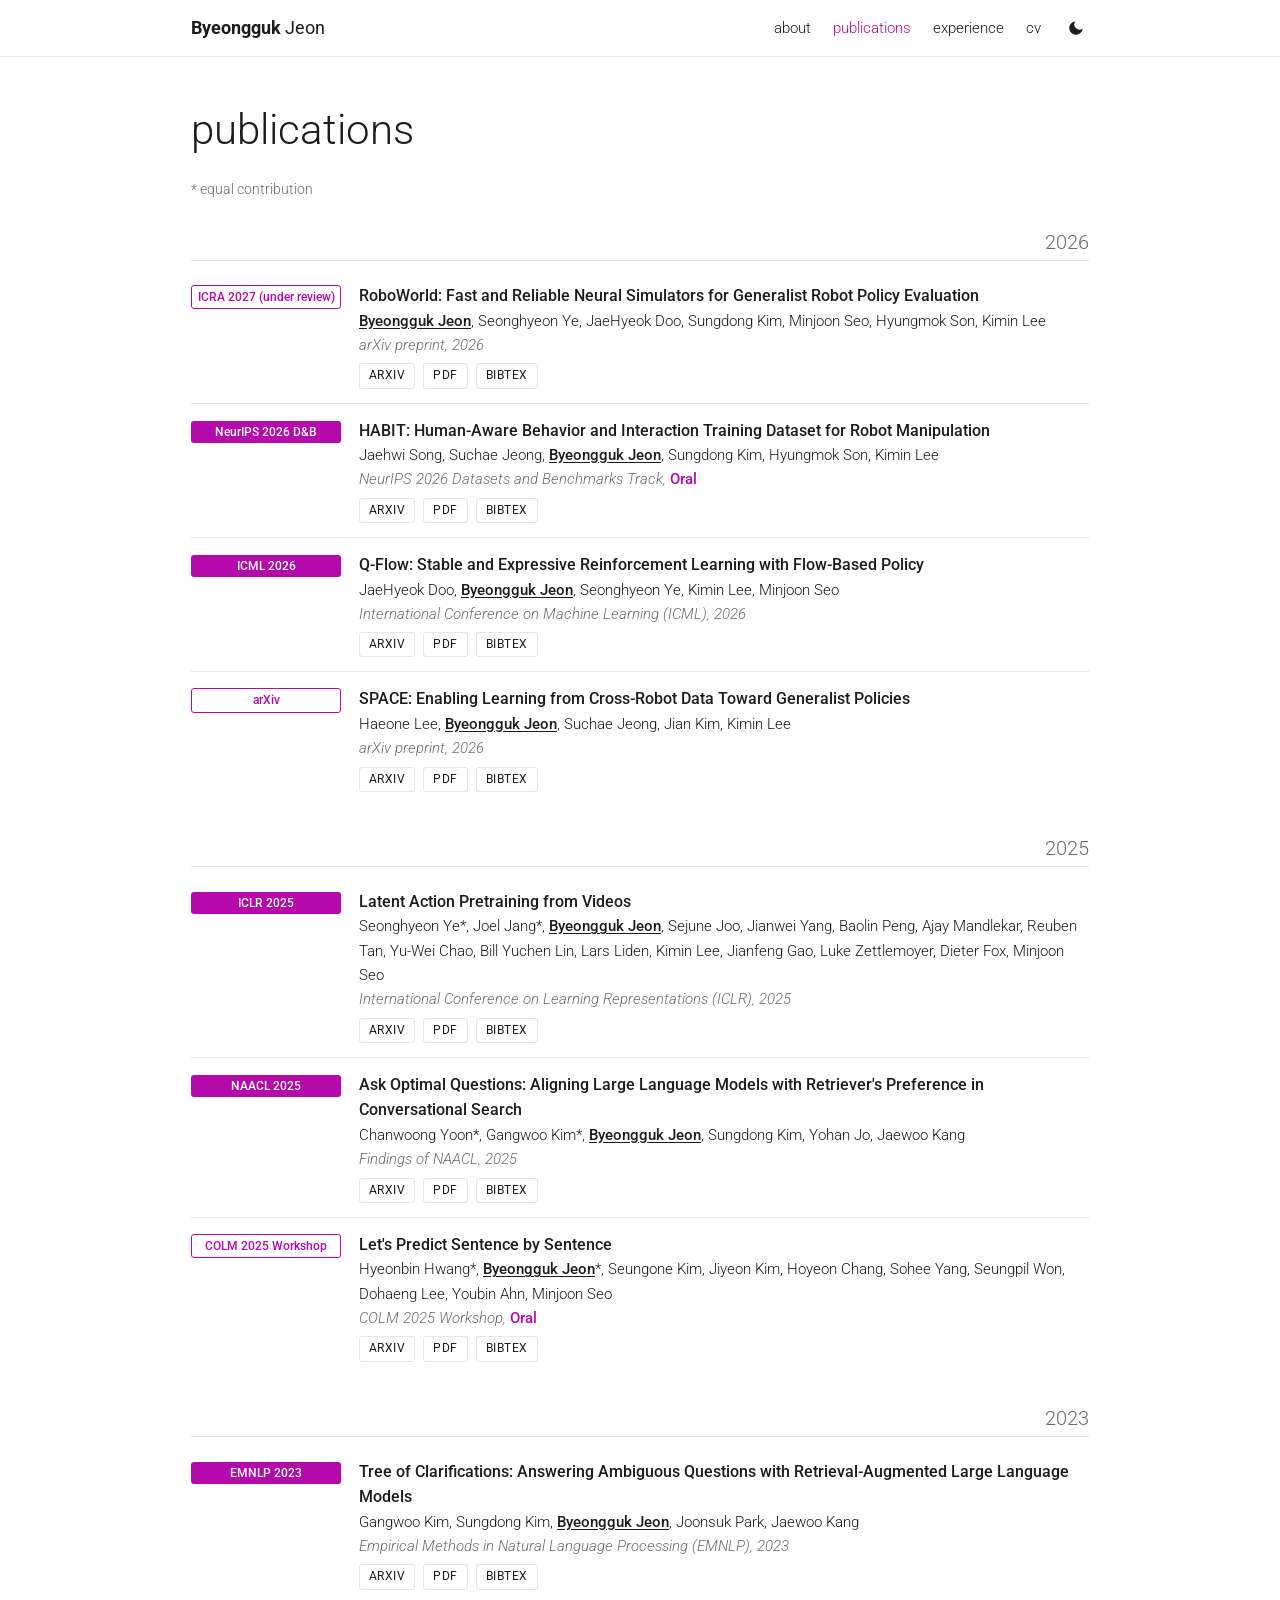
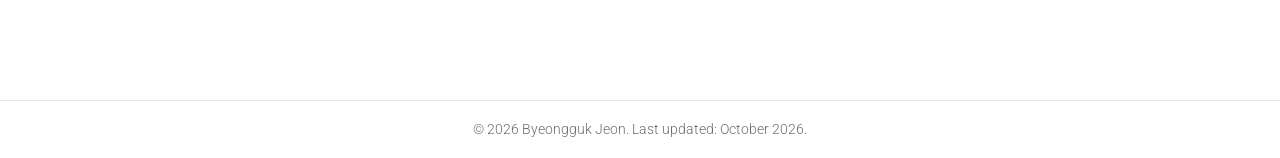
==== publications.html @ 274ff157 "Initial commit: personal academic homepage Co-Authored-By: Claude Opus 4.8 (1M context) <noreply@ant" ====
<!doctype html>
<html lang="en">
<head>
<meta charset="utf-8">
<meta name="viewport" content="width=device-width, initial-scale=1">
<title>Publications | Byeongguk Jeon</title>
<meta name="description" content="Byeongguk Jeon. Video world models for robot manipulation. KAIST AI and Config Intelligence.">
<link rel="preconnect" href="https://fonts.googleapis.com">
<link rel="preconnect" href="https://fonts.gstatic.com" crossorigin>
<link href="https://fonts.googleapis.com/css2?family=Roboto:wght@300;400;500;700&family=Roboto+Slab:wght@300;400&display=swap" rel="stylesheet">
<link rel="stylesheet" href="style.css">
<script>
(function () {
  var t = null;
  try { t = localStorage.getItem("theme"); } catch (e) {}
  if (!t) t = window.matchMedia && window.matchMedia("(prefers-color-scheme: dark)").matches ? "dark" : "light";
  document.documentElement.setAttribute("data-theme", t);
})();
</script>
</head>
<body>

<nav>
  <div class="nav-inner">
    <a class="brand" href="index.html"><b>Byeongguk</b> Jeon</a>
    <div class="nav-links">
      <a href="index.html">about</a>
      <a href="publications.html" style="color:var(--accent)">publications</a>
      <a href="index.html#experience">experience</a>
      <a href="cv.pdf">cv</a>
      <button id="theme-toggle" aria-label="Toggle dark mode" title="Toggle dark mode">
        <svg id="icon-moon" width="18" height="18" viewBox="0 0 24 24" fill="currentColor"><path d="M21 12.8A9 9 0 1 1 11.2 3a7 7 0 0 0 9.8 9.8z"/></svg>
        <svg id="icon-sun" width="18" height="18" viewBox="0 0 24 24" fill="none" stroke="currentColor" stroke-width="2" stroke-linecap="round" style="display:none"><circle cx="12" cy="12" r="4.5"/><path d="M12 2v2M12 20v2M4.9 4.9l1.4 1.4M17.7 17.7l1.4 1.4M2 12h2M20 12h2M4.9 19.1l1.4-1.4M17.7 6.3l1.4-1.4"/></svg>
      </button>
    </div>
  </div>
</nav>

<main>
  <section id="publications">
    <h1 class="page-title">publications</h1>
    <p class="note">* equal contribution</p>

    <h3 class="year">2026</h3>
    <ol class="pubs">
      <li class="pub">
        <div class="badge-col"><span class="badge alt">ICRA 2027 (under review)</span></div>
        <div class="body">
          <div class="title">RoboWorld: Fast and Reliable Neural Simulators for Generalist Robot Policy Evaluation</div>
          <div class="authors"><em>Byeongguk Jeon</em>, Seonghyeon Ye, JaeHyeok Doo, Sungdong Kim, Minjoon Seo, Hyungmok Son, Kimin Lee</div>
          <div class="venue">arXiv preprint, 2026</div>
          <div class="links">
            <a href="https://arxiv.org/abs/2607.01060">arXiv</a>
            <a href="https://arxiv.org/pdf/2607.01060">PDF</a>
            <button class="bib-btn">BibTeX</button>
          </div>
<pre class="bibtex">@article{jeon2026roboworld,
  title   = {RoboWorld: Fast and Reliable Neural Simulators for Generalist Robot Policy Evaluation},
  author  = {Jeon, Byeongguk and Ye, Seonghyeon and Doo, JaeHyeok and Kim, Sungdong and Seo, Minjoon and Son, Hyungmok and Lee, Kimin},
  journal = {arXiv preprint arXiv:2607.01060},
  year    = {2026}
}</pre>
        </div>
      </li>

      <li class="pub">
        <div class="badge-col"><span class="badge">NeurIPS 2026 D&amp;B</span></div>
        <div class="body">
          <div class="title">HABIT: Human-Aware Behavior and Interaction Training Dataset for Robot Manipulation</div>
          <div class="authors">Jaehwi Song, Suchae Jeong, <em>Byeongguk Jeon</em>, Sungdong Kim, Hyungmok Son, Kimin Lee</div>
          <div class="venue">NeurIPS 2026 Datasets and Benchmarks Track, <span class="highlight">Oral</span></div>
          <div class="links">
            <a href="https://arxiv.org/abs/2606.31682">arXiv</a>
            <a href="https://arxiv.org/pdf/2606.31682">PDF</a>
            <button class="bib-btn">BibTeX</button>
          </div>
<pre class="bibtex">@inproceedings{song2026habit,
  title     = {HABIT: Human-Aware Behavior and Interaction Training Dataset for Robot Manipulation},
  author    = {Song, Jaehwi and Jeong, Suchae and Jeon, Byeongguk and Kim, Sungdong and Son, Hyungmok and Lee, Kimin},
  booktitle = {Advances in Neural Information Processing Systems (NeurIPS) Datasets and Benchmarks Track},
  year      = {2026}
}</pre>
        </div>
      </li>

      <li class="pub">
        <div class="badge-col"><span class="badge">ICML 2026</span></div>
        <div class="body">
          <div class="title">Q-Flow: Stable and Expressive Reinforcement Learning with Flow-Based Policy</div>
          <div class="authors">JaeHyeok Doo, <em>Byeongguk Jeon</em>, Seonghyeon Ye, Kimin Lee, Minjoon Seo</div>
          <div class="venue">International Conference on Machine Learning (ICML), 2026</div>
          <div class="links">
            <a href="https://arxiv.org/abs/2605.13435">arXiv</a>
            <a href="https://arxiv.org/pdf/2605.13435">PDF</a>
            <button class="bib-btn">BibTeX</button>
          </div>
<pre class="bibtex">@inproceedings{doo2026qflow,
  title     = {Q-Flow: Stable and Expressive Reinforcement Learning with Flow-Based Policy},
  author    = {Doo, JaeHyeok and Jeon, Byeongguk and Ye, Seonghyeon and Lee, Kimin and Seo, Minjoon},
  booktitle = {International Conference on Machine Learning (ICML)},
  year      = {2026}
}</pre>
        </div>
      </li>

      <li class="pub">
        <div class="badge-col"><span class="badge alt">arXiv</span></div>
        <div class="body">
          <div class="title">SPACE: Enabling Learning from Cross-Robot Data Toward Generalist Policies</div>
          <div class="authors">Haeone Lee, <em>Byeongguk Jeon</em>, Suchae Jeong, Jian Kim, Kimin Lee</div>
          <div class="venue">arXiv preprint, 2026</div>
          <div class="links">
            <a href="https://arxiv.org/abs/2606.24049">arXiv</a>
            <a href="https://arxiv.org/pdf/2606.24049">PDF</a>
            <button class="bib-btn">BibTeX</button>
          </div>
<pre class="bibtex">@article{lee2026space,
  title   = {SPACE: Enabling Learning from Cross-Robot Data Toward Generalist Policies},
  author  = {Lee, Haeone and Jeon, Byeongguk and Jeong, Suchae and Kim, Jian and Lee, Kimin},
  journal = {arXiv preprint arXiv:2606.24049},
  year    = {2026}
}</pre>
        </div>
      </li>
    </ol>

    <h3 class="year">2025</h3>
    <ol class="pubs">
      <li class="pub">
        <div class="badge-col"><span class="badge">ICLR 2025</span></div>
        <div class="body">
          <div class="title">Latent Action Pretraining from Videos</div>
          <div class="authors">Seonghyeon Ye*, Joel Jang*, <em>Byeongguk Jeon</em>, Sejune Joo, Jianwei Yang, Baolin Peng, Ajay Mandlekar, Reuben Tan, Yu-Wei Chao, Bill Yuchen Lin, Lars Liden, Kimin Lee, Jianfeng Gao, Luke Zettlemoyer, Dieter Fox, Minjoon Seo</div>
          <div class="venue">International Conference on Learning Representations (ICLR), 2025</div>
          <div class="links">
            <a href="https://arxiv.org/abs/2410.11758">arXiv</a>
            <a href="https://arxiv.org/pdf/2410.11758">PDF</a>
            <button class="bib-btn">BibTeX</button>
          </div>
<pre class="bibtex">@inproceedings{ye2025lapa,
  title     = {Latent Action Pretraining from Videos},
  author    = {Ye, Seonghyeon and Jang, Joel and Jeon, Byeongguk and Joo, Sejune and Yang, Jianwei and Peng, Baolin and Mandlekar, Ajay and Tan, Reuben and Chao, Yu-Wei and Lin, Bill Yuchen and Liden, Lars and Lee, Kimin and Gao, Jianfeng and Zettlemoyer, Luke and Fox, Dieter and Seo, Minjoon},
  booktitle = {International Conference on Learning Representations (ICLR)},
  year      = {2025}
}</pre>
        </div>
      </li>

      <li class="pub">
        <div class="badge-col"><span class="badge">NAACL 2025</span></div>
        <div class="body">
          <div class="title">Ask Optimal Questions: Aligning Large Language Models with Retriever's Preference in Conversational Search</div>
          <div class="authors">Chanwoong Yoon*, Gangwoo Kim*, <em>Byeongguk Jeon</em>, Sungdong Kim, Yohan Jo, Jaewoo Kang</div>
          <div class="venue">Findings of NAACL, 2025</div>
          <div class="links">
            <a href="https://arxiv.org/abs/2402.11827">arXiv</a>
            <a href="https://arxiv.org/pdf/2402.11827">PDF</a>
            <button class="bib-btn">BibTeX</button>
          </div>
<pre class="bibtex">@inproceedings{yoon2025askoptimal,
  title     = {Ask Optimal Questions: Aligning Large Language Models with Retriever's Preference in Conversational Search},
  author    = {Yoon, Chanwoong and Kim, Gangwoo and Jeon, Byeongguk and Kim, Sungdong and Jo, Yohan and Kang, Jaewoo},
  booktitle = {Findings of the Association for Computational Linguistics: NAACL},
  year      = {2025}
}</pre>
        </div>
      </li>

      <li class="pub">
        <div class="badge-col"><span class="badge alt">COLM 2025 Workshop</span></div>
        <div class="body">
          <div class="title">Let's Predict Sentence by Sentence</div>
          <div class="authors">Hyeonbin Hwang*, <em>Byeongguk Jeon</em>*, Seungone Kim, Jiyeon Kim, Hoyeon Chang, Sohee Yang, Seungpil Won, Dohaeng Lee, Youbin Ahn, Minjoon Seo</div>
          <div class="venue">COLM 2025 Workshop, <span class="highlight">Oral</span></div>
          <div class="links">
            <a href="https://arxiv.org/abs/2505.22202">arXiv</a>
            <a href="https://arxiv.org/pdf/2505.22202">PDF</a>
            <button class="bib-btn">BibTeX</button>
          </div>
<pre class="bibtex">@article{hwang2025sentence,
  title   = {Let's Predict Sentence by Sentence},
  author  = {Hwang, Hyeonbin and Jeon, Byeongguk and Kim, Seungone and Kim, Jiyeon and Chang, Hoyeon and Yang, Sohee and Won, Seungpil and Lee, Dohaeng and Ahn, Youbin and Seo, Minjoon},
  journal = {arXiv preprint arXiv:2505.22202},
  year    = {2025}
}</pre>
        </div>
      </li>
    </ol>

    <h3 class="year">2023</h3>
    <ol class="pubs">
      <li class="pub">
        <div class="badge-col"><span class="badge">EMNLP 2023</span></div>
        <div class="body">
          <div class="title">Tree of Clarifications: Answering Ambiguous Questions with Retrieval-Augmented Large Language Models</div>
          <div class="authors">Gangwoo Kim, Sungdong Kim, <em>Byeongguk Jeon</em>, Joonsuk Park, Jaewoo Kang</div>
          <div class="venue">Empirical Methods in Natural Language Processing (EMNLP), 2023</div>
          <div class="links">
            <a href="https://arxiv.org/abs/2310.14696">arXiv</a>
            <a href="https://arxiv.org/pdf/2310.14696">PDF</a>
            <button class="bib-btn">BibTeX</button>
          </div>
<pre class="bibtex">@inproceedings{kim2023tree,
  title     = {Tree of Clarifications: Answering Ambiguous Questions with Retrieval-Augmented Large Language Models},
  author    = {Kim, Gangwoo and Kim, Sungdong and Jeon, Byeongguk and Park, Joonsuk and Kang, Jaewoo},
  booktitle = {Proceedings of the Conference on Empirical Methods in Natural Language Processing (EMNLP)},
  year      = {2023}
}</pre>
        </div>
      </li>
    </ol>
  </section>

</main>

<footer>&copy; 2026 Byeongguk Jeon. Last updated: October 2026.</footer>

<script src="main.js"></script>
</body>
</html>
---- style.css ----
:root {
  --bg: #ffffff;
  --text: #1c1c1d;
  --muted: #6c6c70;
  --border: #e5e5ea;
  --accent: #b509ac;
  --badge-bg: #b509ac;
  --badge-text: #ffffff;
  --code-bg: #f6f6f8;
  --nav-bg: rgba(255,255,255,0.92);
}
:root[data-theme="dark"] {
  --bg: #1c1c1d;
  --text: #e8e8ea;
  --muted: #a1a1a6;
  --border: #38383c;
  --accent: #2698ba;
  --badge-bg: #2698ba;
  --badge-text: #ffffff;
  --code-bg: #2a2a2d;
  --nav-bg: rgba(28,28,29,0.92);
}
* { box-sizing: border-box; }
html { scroll-behavior: smooth; }
body {
  margin: 0; background: var(--bg); color: var(--text);
  font-family: "Roboto", -apple-system, "Helvetica Neue", Arial, sans-serif;
  font-weight: 300; font-size: 16px; line-height: 1.6;
  transition: background .2s, color .2s;
}
a { color: var(--accent); text-decoration: none; }
a:hover { text-decoration: underline; }
b, strong { font-weight: 500; }

/* nav */
nav {
  position: sticky; top: 0; z-index: 10; background: var(--nav-bg);
  backdrop-filter: blur(6px); border-bottom: 1px solid var(--border);
}
.nav-inner { max-width: 930px; margin: 0 auto; padding: 0 16px; height: 56px; display: flex; align-items: center; justify-content: space-between; }
.brand { color: var(--text); font-weight: 400; font-size: 1.1rem; }
.brand b { font-weight: 700; }
.nav-links { display: flex; gap: 22px; align-items: center; font-size: .95rem; }
.nav-links a { color: var(--text); }
.nav-links a:hover { color: var(--accent); text-decoration: none; }
#theme-toggle { background: none; border: none; cursor: pointer; color: var(--text); padding: 4px; display: flex; }
#theme-toggle:hover { color: var(--accent); }

main { max-width: 930px; margin: 0 auto; padding: 32px 16px 48px; }

/* about */
.page-title { font-weight: 300; font-size: 2.6rem; margin: 8px 0 2px; }
.page-title b { font-weight: 700; }
.subtitle { color: var(--muted); margin: 0 0 24px; }
.about { display: flex; gap: 32px; align-items: flex-start; }
.about-text { flex: 1; min-width: 0; }
.profile { width: 230px; flex-shrink: 0; text-align: center; }
.profile .photo {
  width: 230px; height: 230px; border-radius: 6px; object-fit: cover; display: block;
  box-shadow: 0 2px 10px rgba(0,0,0,.12);
}
.profile .photo-fallback {
  width: 230px; height: 230px; border-radius: 6px; display: none; align-items: center; justify-content: center;
  background: var(--code-bg); color: var(--muted); font-size: 3rem; font-weight: 300;
}
.profile .affil { margin-top: 10px; font-size: .9rem; color: var(--muted); line-height: 1.45; }
.socials { display: flex; gap: 16px; justify-content: center; margin-top: 12px; }
.socials a { color: var(--text); display: flex; }
.socials a:hover { color: var(--accent); }
.socials svg { width: 22px; height: 22px; fill: currentColor; }

h2 {
  font-weight: 400; font-size: 1.55rem; margin: 44px 0 14px;
  color: var(--accent);
}
h3.year { font-weight: 300; font-size: 1.25rem; color: var(--muted); margin: 26px 0 8px; text-align: right; border-bottom: 1px solid var(--border); padding-bottom: 2px; }

/* news */
table.news { width: 100%; border-collapse: collapse; }
table.news td { padding: 6px 0; vertical-align: top; border-bottom: 1px solid var(--border); }
table.news td.date { width: 110px; font-weight: 500; white-space: nowrap; padding-right: 16px; }

/* publications */
ol.pubs { list-style: none; padding: 0; margin: 0; }
.pub { display: flex; gap: 18px; padding: 14px 0; border-bottom: 1px solid var(--border); }
.pub:last-child { border-bottom: none; }
.pub .badge-col { width: 150px; flex-shrink: 0; }
.badge {
  display: inline-block; background: var(--badge-bg); color: var(--badge-text);
  font-size: .78rem; font-weight: 500; padding: 3px 0; border-radius: 3px;
  width: 100%; text-align: center; line-height: 1.3;
}
.badge.alt { background: transparent; color: var(--accent); border: 1px solid var(--accent); }
.pub .body { flex: 1; min-width: 0; }
.pub .title { font-weight: 500; }
.pub .authors { font-size: .95rem; }
.pub .authors em { font-style: normal; font-weight: 500; text-decoration: underline; text-underline-offset: 2px; }
.pub .venue { font-style: italic; font-size: .95rem; color: var(--muted); }
.pub .highlight { color: var(--accent); font-style: normal; font-weight: 500; }
.links { margin-top: 6px; display: flex; flex-wrap: wrap; gap: 8px; }
.links a, .links button {
  font-family: inherit; font-size: .75rem; font-weight: 400; letter-spacing: .04em; text-transform: uppercase;
  color: var(--text); background: none; border: 1px solid var(--border); border-radius: 3px;
  padding: 2px 9px; cursor: pointer; line-height: 1.6;
}
.links a:hover, .links button:hover { color: var(--accent); border-color: var(--accent); text-decoration: none; }
pre.bibtex {
  display: none; background: var(--code-bg); border-radius: 4px; padding: 10px 12px; margin: 8px 0 0;
  font-size: .78rem; line-height: 1.45; overflow-x: auto; white-space: pre;
}
pre.bibtex.open { display: block; }
.note { font-size: .88rem; color: var(--muted); }

/* experience */
.exp { display: flex; justify-content: space-between; gap: 16px; padding: 8px 0; border-bottom: 1px solid var(--border); }
.exp .when { color: var(--muted); white-space: nowrap; font-size: .95rem; }
.exp ul { margin: 4px 0 0; padding-left: 18px; font-size: .95rem; }

footer { border-top: 1px solid var(--border); margin-top: 48px; padding: 18px 16px; text-align: center; font-size: .85rem; color: var(--muted); }

@media (max-width: 720px) {
  .about { flex-direction: column-reverse; align-items: center; }
  .profile, .profile .photo, .profile .photo-fallback { width: 180px; }
  .profile .photo, .profile .photo-fallback { height: 180px; }
  .page-title { font-size: 2rem; }
  .pub { flex-direction: column; gap: 6px; }
  .pub .badge-col { width: auto; }
  .badge { width: auto; padding: 3px 10px; }
  .nav-links { gap: 14px; font-size: .9rem; }
  .exp { flex-direction: column; gap: 0; }
  table.news td.date { width: 84px; }
}
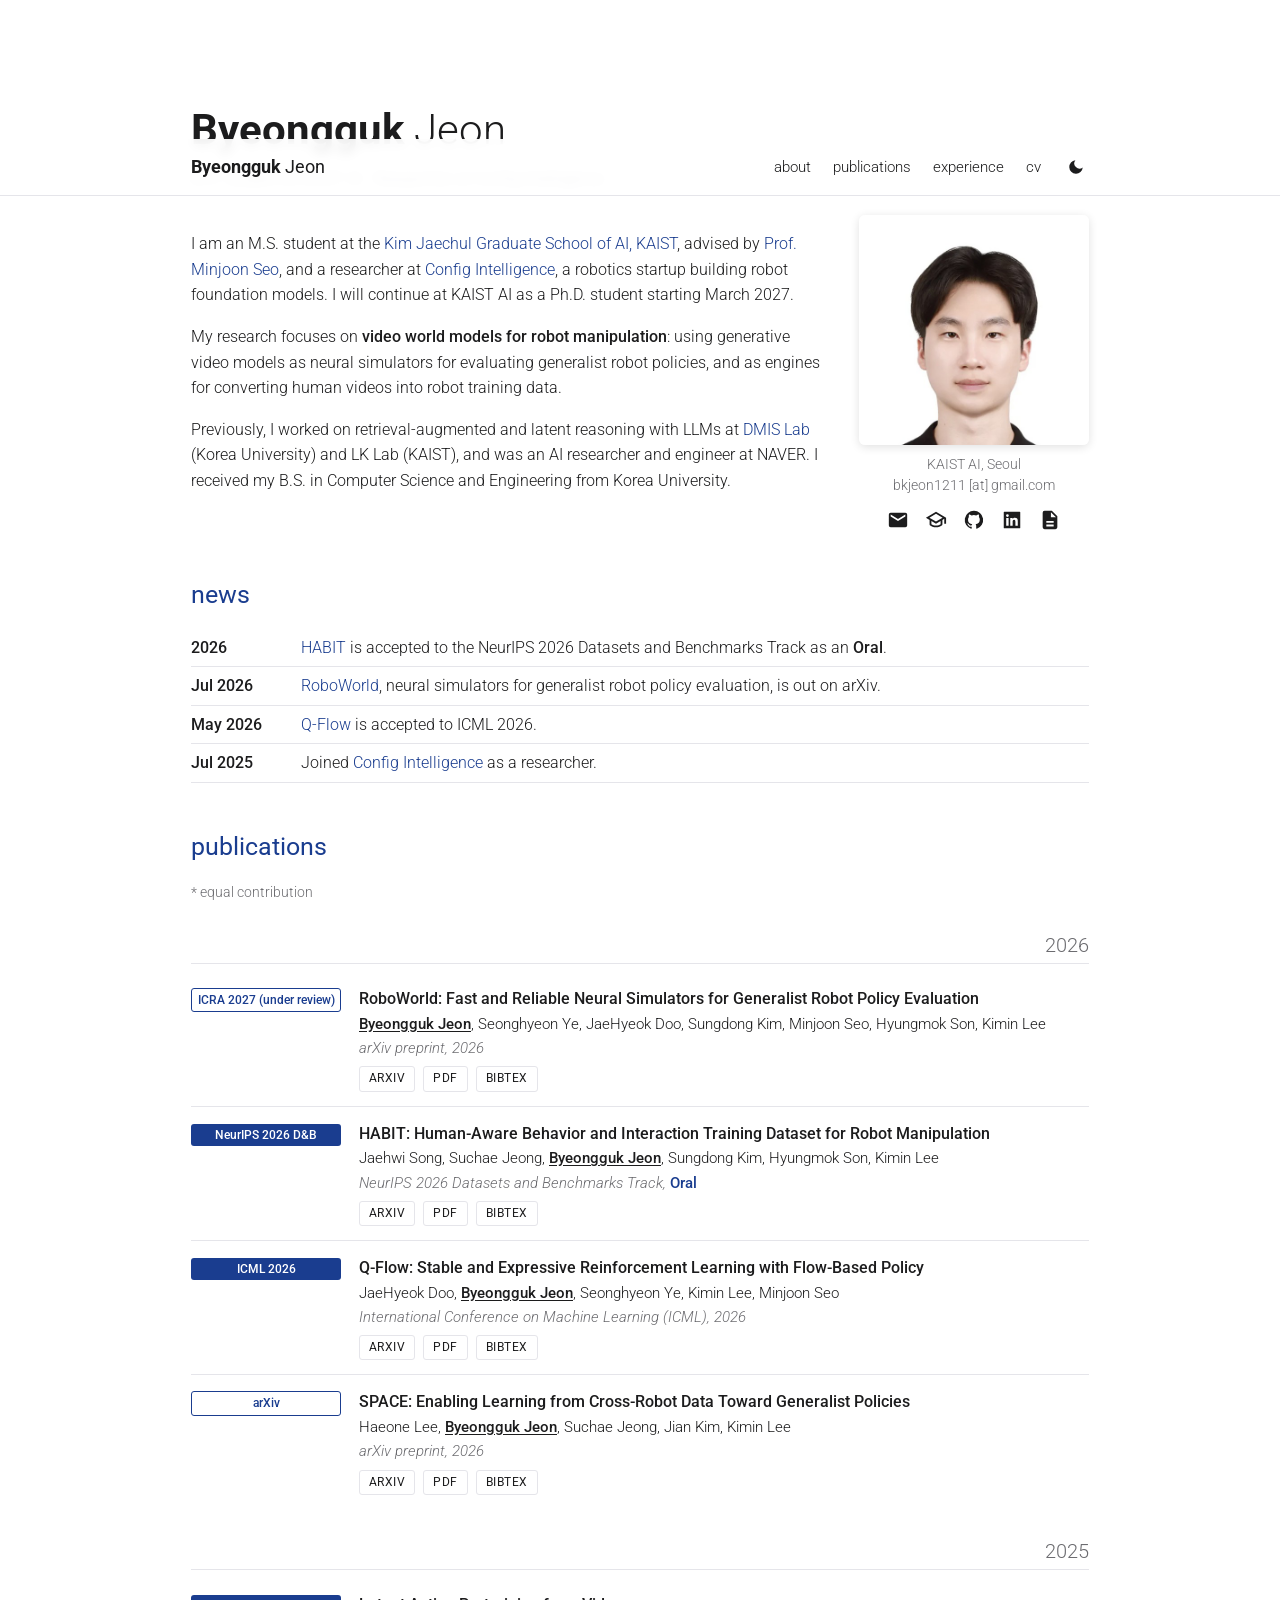
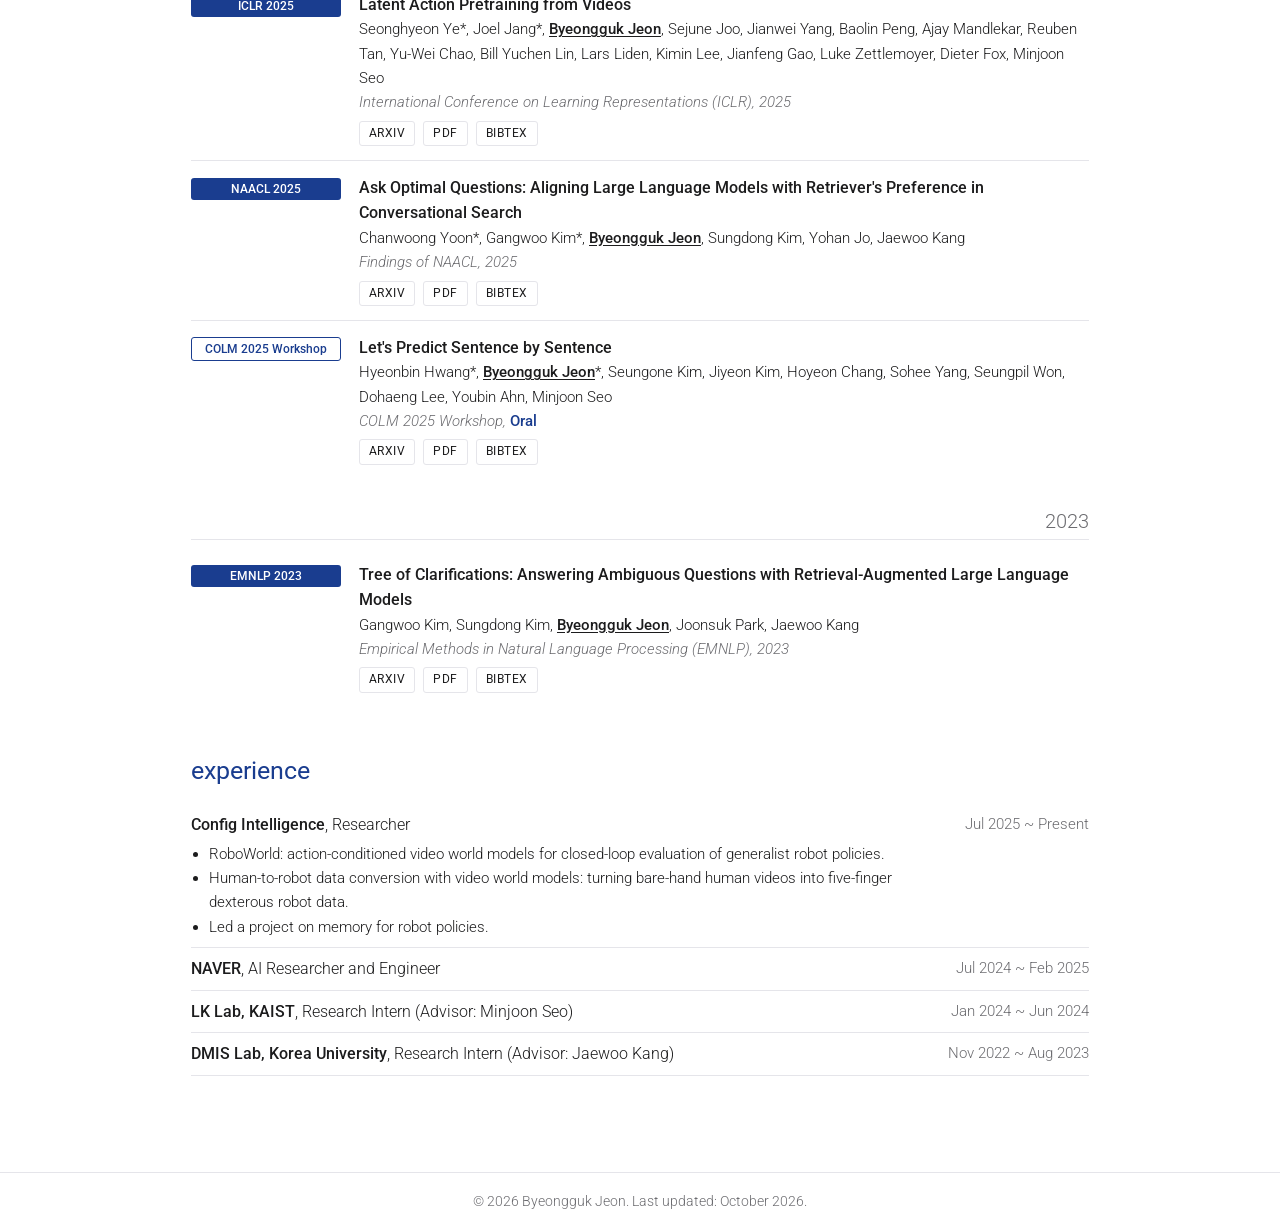
==== commit c3eb9994: "Update homepage content and styles" ====
--- a/publications.html
+++ b/publications.html
@@ -1,220 +1 @@
-<!doctype html>
-<html lang="en">
-<head>
-<meta charset="utf-8">
-<meta name="viewport" content="width=device-width, initial-scale=1">
-<title>Publications | Byeongguk Jeon</title>
-<meta name="description" content="Byeongguk Jeon. Video world models for robot manipulation. KAIST AI and Config Intelligence.">
-<link rel="preconnect" href="https://fonts.googleapis.com">
-<link rel="preconnect" href="https://fonts.gstatic.com" crossorigin>
-<link href="https://fonts.googleapis.com/css2?family=Roboto:wght@300;400;500;700&family=Roboto+Slab:wght@300;400&display=swap" rel="stylesheet">
-<link rel="stylesheet" href="style.css">
-<script>
-(function () {
-  var t = null;
-  try { t = localStorage.getItem("theme"); } catch (e) {}
-  if (!t) t = window.matchMedia && window.matchMedia("(prefers-color-scheme: dark)").matches ? "dark" : "light";
-  document.documentElement.setAttribute("data-theme", t);
-})();
-</script>
-</head>
-<body>
-
-<nav>
-  <div class="nav-inner">
-    <a class="brand" href="index.html"><b>Byeongguk</b> Jeon</a>
-    <div class="nav-links">
-      <a href="index.html">about</a>
-      <a href="publications.html" style="color:var(--accent)">publications</a>
-      <a href="index.html#experience">experience</a>
-      <a href="cv.pdf">cv</a>
-      <button id="theme-toggle" aria-label="Toggle dark mode" title="Toggle dark mode">
-        <svg id="icon-moon" width="18" height="18" viewBox="0 0 24 24" fill="currentColor"><path d="M21 12.8A9 9 0 1 1 11.2 3a7 7 0 0 0 9.8 9.8z"/></svg>
-        <svg id="icon-sun" width="18" height="18" viewBox="0 0 24 24" fill="none" stroke="currentColor" stroke-width="2" stroke-linecap="round" style="display:none"><circle cx="12" cy="12" r="4.5"/><path d="M12 2v2M12 20v2M4.9 4.9l1.4 1.4M17.7 17.7l1.4 1.4M2 12h2M20 12h2M4.9 19.1l1.4-1.4M17.7 6.3l1.4-1.4"/></svg>
-      </button>
-    </div>
-  </div>
-</nav>
-
-<main>
-  <section id="publications">
-    <h1 class="page-title">publications</h1>
-    <p class="note">* equal contribution</p>
-
-    <h3 class="year">2026</h3>
-    <ol class="pubs">
-      <li class="pub">
-        <div class="badge-col"><span class="badge alt">ICRA 2027 (under review)</span></div>
-        <div class="body">
-          <div class="title">RoboWorld: Fast and Reliable Neural Simulators for Generalist Robot Policy Evaluation</div>
-          <div class="authors"><em>Byeongguk Jeon</em>, Seonghyeon Ye, JaeHyeok Doo, Sungdong Kim, Minjoon Seo, Hyungmok Son, Kimin Lee</div>
-          <div class="venue">arXiv preprint, 2026</div>
-          <div class="links">
-            <a href="https://arxiv.org/abs/2607.01060">arXiv</a>
-            <a href="https://arxiv.org/pdf/2607.01060">PDF</a>
-            <button class="bib-btn">BibTeX</button>
-          </div>
-<pre class="bibtex">@article{jeon2026roboworld,
-  title   = {RoboWorld: Fast and Reliable Neural Simulators for Generalist Robot Policy Evaluation},
-  author  = {Jeon, Byeongguk and Ye, Seonghyeon and Doo, JaeHyeok and Kim, Sungdong and Seo, Minjoon and Son, Hyungmok and Lee, Kimin},
-  journal = {arXiv preprint arXiv:2607.01060},
-  year    = {2026}
-}</pre>
-        </div>
-      </li>
-
-      <li class="pub">
-        <div class="badge-col"><span class="badge">NeurIPS 2026 D&amp;B</span></div>
-        <div class="body">
-          <div class="title">HABIT: Human-Aware Behavior and Interaction Training Dataset for Robot Manipulation</div>
-          <div class="authors">Jaehwi Song, Suchae Jeong, <em>Byeongguk Jeon</em>, Sungdong Kim, Hyungmok Son, Kimin Lee</div>
-          <div class="venue">NeurIPS 2026 Datasets and Benchmarks Track, <span class="highlight">Oral</span></div>
-          <div class="links">
-            <a href="https://arxiv.org/abs/2606.31682">arXiv</a>
-            <a href="https://arxiv.org/pdf/2606.31682">PDF</a>
-            <button class="bib-btn">BibTeX</button>
-          </div>
-<pre class="bibtex">@inproceedings{song2026habit,
-  title     = {HABIT: Human-Aware Behavior and Interaction Training Dataset for Robot Manipulation},
-  author    = {Song, Jaehwi and Jeong, Suchae and Jeon, Byeongguk and Kim, Sungdong and Son, Hyungmok and Lee, Kimin},
-  booktitle = {Advances in Neural Information Processing Systems (NeurIPS) Datasets and Benchmarks Track},
-  year      = {2026}
-}</pre>
-        </div>
-      </li>
-
-      <li class="pub">
-        <div class="badge-col"><span class="badge">ICML 2026</span></div>
-        <div class="body">
-          <div class="title">Q-Flow: Stable and Expressive Reinforcement Learning with Flow-Based Policy</div>
-          <div class="authors">JaeHyeok Doo, <em>Byeongguk Jeon</em>, Seonghyeon Ye, Kimin Lee, Minjoon Seo</div>
-          <div class="venue">International Conference on Machine Learning (ICML), 2026</div>
-          <div class="links">
-            <a href="https://arxiv.org/abs/2605.13435">arXiv</a>
-            <a href="https://arxiv.org/pdf/2605.13435">PDF</a>
-            <button class="bib-btn">BibTeX</button>
-          </div>
-<pre class="bibtex">@inproceedings{doo2026qflow,
-  title     = {Q-Flow: Stable and Expressive Reinforcement Learning with Flow-Based Policy},
-  author    = {Doo, JaeHyeok and Jeon, Byeongguk and Ye, Seonghyeon and Lee, Kimin and Seo, Minjoon},
-  booktitle = {International Conference on Machine Learning (ICML)},
-  year      = {2026}
-}</pre>
-        </div>
-      </li>
-
-      <li class="pub">
-        <div class="badge-col"><span class="badge alt">arXiv</span></div>
-        <div class="body">
-          <div class="title">SPACE: Enabling Learning from Cross-Robot Data Toward Generalist Policies</div>
-          <div class="authors">Haeone Lee, <em>Byeongguk Jeon</em>, Suchae Jeong, Jian Kim, Kimin Lee</div>
-          <div class="venue">arXiv preprint, 2026</div>
-          <div class="links">
-            <a href="https://arxiv.org/abs/2606.24049">arXiv</a>
-            <a href="https://arxiv.org/pdf/2606.24049">PDF</a>
-            <button class="bib-btn">BibTeX</button>
-          </div>
-<pre class="bibtex">@article{lee2026space,
-  title   = {SPACE: Enabling Learning from Cross-Robot Data Toward Generalist Policies},
-  author  = {Lee, Haeone and Jeon, Byeongguk and Jeong, Suchae and Kim, Jian and Lee, Kimin},
-  journal = {arXiv preprint arXiv:2606.24049},
-  year    = {2026}
-}</pre>
-        </div>
-      </li>
-    </ol>
-
-    <h3 class="year">2025</h3>
-    <ol class="pubs">
-      <li class="pub">
-        <div class="badge-col"><span class="badge">ICLR 2025</span></div>
-        <div class="body">
-          <div class="title">Latent Action Pretraining from Videos</div>
-          <div class="authors">Seonghyeon Ye*, Joel Jang*, <em>Byeongguk Jeon</em>, Sejune Joo, Jianwei Yang, Baolin Peng, Ajay Mandlekar, Reuben Tan, Yu-Wei Chao, Bill Yuchen Lin, Lars Liden, Kimin Lee, Jianfeng Gao, Luke Zettlemoyer, Dieter Fox, Minjoon Seo</div>
-          <div class="venue">International Conference on Learning Representations (ICLR), 2025</div>
-          <div class="links">
-            <a href="https://arxiv.org/abs/2410.11758">arXiv</a>
-            <a href="https://arxiv.org/pdf/2410.11758">PDF</a>
-            <button class="bib-btn">BibTeX</button>
-          </div>
-<pre class="bibtex">@inproceedings{ye2025lapa,
-  title     = {Latent Action Pretraining from Videos},
-  author    = {Ye, Seonghyeon and Jang, Joel and Jeon, Byeongguk and Joo, Sejune and Yang, Jianwei and Peng, Baolin and Mandlekar, Ajay and Tan, Reuben and Chao, Yu-Wei and Lin, Bill Yuchen and Liden, Lars and Lee, Kimin and Gao, Jianfeng and Zettlemoyer, Luke and Fox, Dieter and Seo, Minjoon},
-  booktitle = {International Conference on Learning Representations (ICLR)},
-  year      = {2025}
-}</pre>
-        </div>
-      </li>
-
-      <li class="pub">
-        <div class="badge-col"><span class="badge">NAACL 2025</span></div>
-        <div class="body">
-          <div class="title">Ask Optimal Questions: Aligning Large Language Models with Retriever's Preference in Conversational Search</div>
-          <div class="authors">Chanwoong Yoon*, Gangwoo Kim*, <em>Byeongguk Jeon</em>, Sungdong Kim, Yohan Jo, Jaewoo Kang</div>
-          <div class="venue">Findings of NAACL, 2025</div>
-          <div class="links">
-            <a href="https://arxiv.org/abs/2402.11827">arXiv</a>
-            <a href="https://arxiv.org/pdf/2402.11827">PDF</a>
-            <button class="bib-btn">BibTeX</button>
-          </div>
-<pre class="bibtex">@inproceedings{yoon2025askoptimal,
-  title     = {Ask Optimal Questions: Aligning Large Language Models with Retriever's Preference in Conversational Search},
-  author    = {Yoon, Chanwoong and Kim, Gangwoo and Jeon, Byeongguk and Kim, Sungdong and Jo, Yohan and Kang, Jaewoo},
-  booktitle = {Findings of the Association for Computational Linguistics: NAACL},
-  year      = {2025}
-}</pre>
-        </div>
-      </li>
-
-      <li class="pub">
-        <div class="badge-col"><span class="badge alt">COLM 2025 Workshop</span></div>
-        <div class="body">
-          <div class="title">Let's Predict Sentence by Sentence</div>
-          <div class="authors">Hyeonbin Hwang*, <em>Byeongguk Jeon</em>*, Seungone Kim, Jiyeon Kim, Hoyeon Chang, Sohee Yang, Seungpil Won, Dohaeng Lee, Youbin Ahn, Minjoon Seo</div>
-          <div class="venue">COLM 2025 Workshop, <span class="highlight">Oral</span></div>
-          <div class="links">
-            <a href="https://arxiv.org/abs/2505.22202">arXiv</a>
-            <a href="https://arxiv.org/pdf/2505.22202">PDF</a>
-            <button class="bib-btn">BibTeX</button>
-          </div>
-<pre class="bibtex">@article{hwang2025sentence,
-  title   = {Let's Predict Sentence by Sentence},
-  author  = {Hwang, Hyeonbin and Jeon, Byeongguk and Kim, Seungone and Kim, Jiyeon and Chang, Hoyeon and Yang, Sohee and Won, Seungpil and Lee, Dohaeng and Ahn, Youbin and Seo, Minjoon},
-  journal = {arXiv preprint arXiv:2505.22202},
-  year    = {2025}
-}</pre>
-        </div>
-      </li>
-    </ol>
-
-    <h3 class="year">2023</h3>
-    <ol class="pubs">
-      <li class="pub">
-        <div class="badge-col"><span class="badge">EMNLP 2023</span></div>
-        <div class="body">
-          <div class="title">Tree of Clarifications: Answering Ambiguous Questions with Retrieval-Augmented Large Language Models</div>
-          <div class="authors">Gangwoo Kim, Sungdong Kim, <em>Byeongguk Jeon</em>, Joonsuk Park, Jaewoo Kang</div>
-          <div class="venue">Empirical Methods in Natural Language Processing (EMNLP), 2023</div>
-          <div class="links">
-            <a href="https://arxiv.org/abs/2310.14696">arXiv</a>
-            <a href="https://arxiv.org/pdf/2310.14696">PDF</a>
-            <button class="bib-btn">BibTeX</button>
-          </div>
-<pre class="bibtex">@inproceedings{kim2023tree,
-  title     = {Tree of Clarifications: Answering Ambiguous Questions with Retrieval-Augmented Large Language Models},
-  author    = {Kim, Gangwoo and Kim, Sungdong and Jeon, Byeongguk and Park, Joonsuk and Kang, Jaewoo},
-  booktitle = {Proceedings of the Conference on Empirical Methods in Natural Language Processing (EMNLP)},
-  year      = {2023}
-}</pre>
-        </div>
-      </li>
-    </ol>
-  </section>
-
-</main>
-
-<footer>&copy; 2026 Byeongguk Jeon. Last updated: October 2026.</footer>
-
-<script src="main.js"></script>
-</body>
-</html>
+<!doctype html><html><head><meta charset="utf-8"><meta http-equiv="refresh" content="0; url=index.html#publications"><link rel="canonical" href="index.html#publications"><title>Publications | Byeongguk Jeon</title></head><body><a href="index.html#publications">Publications</a></body></html>
